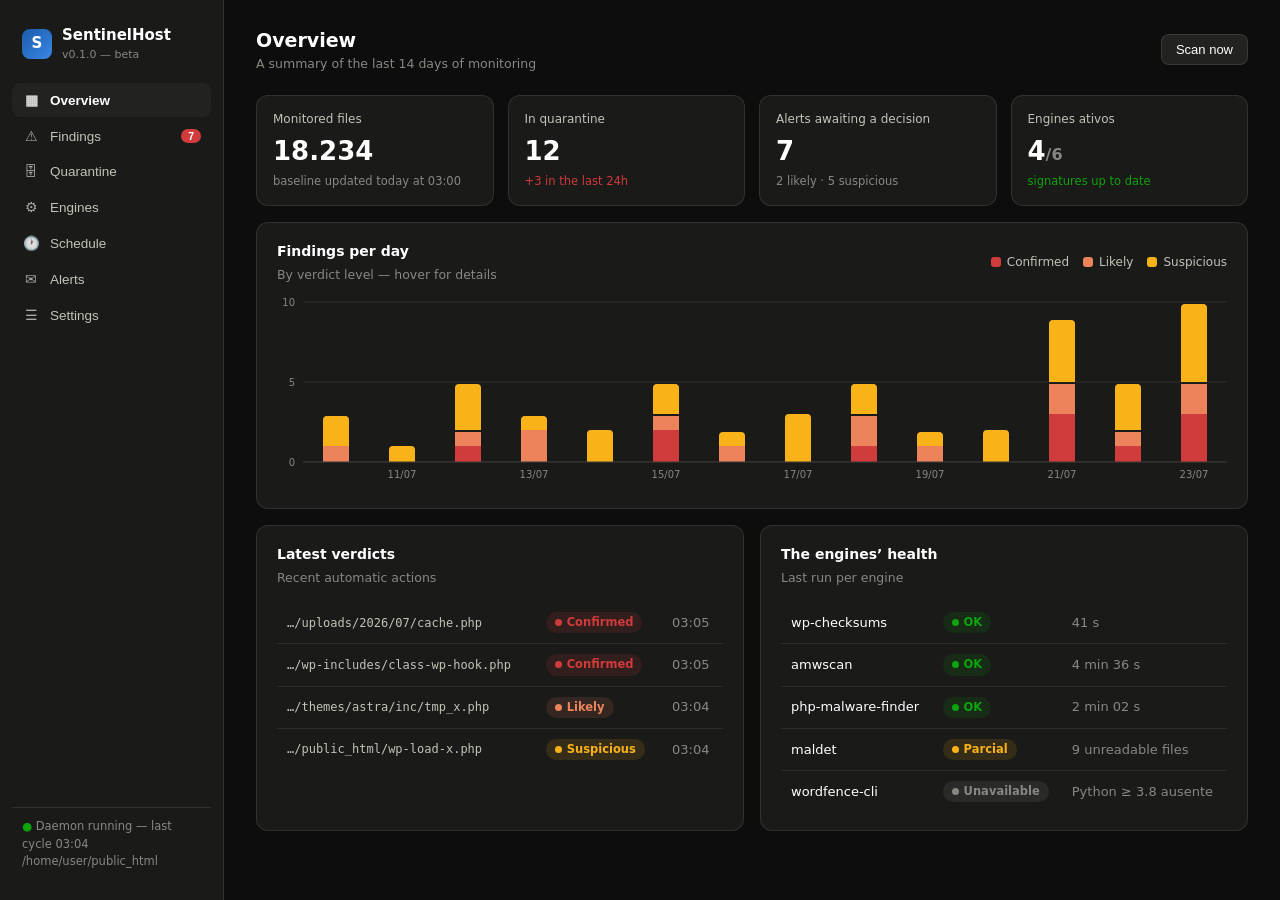
==== docs/panel-mockup.html @ 6643b4c9 "docs: translate the panel mockup to English and rename it to panel-mockup.html The mockup is the pan" ====
<!DOCTYPE html>
<html lang="en" data-theme="dark">
<head>
<meta charset="UTF-8">
<meta name="viewport" content="width=device-width, initial-scale=1.0">
<title>SentinelHost — Panel</title>
<style>
  :root[data-theme="dark"]{
    color-scheme: dark;
    --page:#0d0d0d; --surface:#1a1a19; --surface-2:#222221;
    --ink:#ffffff; --ink-2:#c3c2b7; --muted:#898781;
    --grid:#2c2c2a; --baseline:#383835; --ring:rgba(255,255,255,0.10);
    --accent:#3987e5;
    --st-good:#0ca30c; --st-warn:#fab219; --st-serious:#ec835a; --st-crit:#d03b3b;
  }
  *{box-sizing:border-box;margin:0;padding:0}
  body{font-family:system-ui,-apple-system,"Segoe UI",sans-serif;background:var(--page);color:var(--ink);font-size:14px;line-height:1.5}
  a{color:var(--accent);text-decoration:none}
  .app{display:grid;grid-template-columns:224px 1fr;min-height:100vh}

  /* ---------- sidebar ---------- */
  .side{background:var(--surface);border-right:1px solid var(--ring);padding:20px 12px;display:flex;flex-direction:column;gap:2px}
  .logo{display:flex;align-items:center;gap:10px;padding:4px 10px 18px}
  .logo-mark{width:30px;height:30px;border-radius:8px;background:linear-gradient(135deg,#1c5cab,#3987e5);display:grid;place-items:center;font-weight:700;font-size:15px}
  .logo b{font-size:15px}
  .logo small{display:block;color:var(--muted);font-size:11px;font-weight:400}
  .nav-btn{display:flex;align-items:center;gap:10px;width:100%;text-align:left;background:none;border:0;color:var(--ink-2);padding:9px 10px;border-radius:8px;font-size:13.5px;cursor:pointer}
  .nav-btn:hover{background:var(--surface-2)}
  .nav-btn.active{background:var(--surface-2);color:var(--ink);font-weight:600}
  .nav-btn .ico{width:18px;text-align:center;opacity:.85}
  .nav-btn .pill{margin-left:auto;background:var(--st-crit);color:#fff;font-size:10.5px;font-weight:700;border-radius:99px;padding:1px 7px}
  .side-foot{margin-top:auto;padding:10px;color:var(--muted);font-size:11.5px;border-top:1px solid var(--ring)}
  .side-foot .dot{color:var(--st-good)}

  /* ---------- main ---------- */
  main{padding:26px 32px;max-width:1120px}
  header.page{display:flex;align-items:center;gap:14px;margin-bottom:22px}
  header.page h1{font-size:19px;font-weight:650}
  header.page p{color:var(--muted);font-size:12.5px}
  .spacer{flex:1}
  .btn{background:var(--surface-2);border:1px solid var(--ring);color:var(--ink);padding:7px 14px;border-radius:8px;font-size:13px;cursor:pointer}
  .btn:hover{border-color:var(--muted)}
  .btn.primary{background:var(--accent);border-color:transparent;color:#fff;font-weight:600}
  .btn.danger{color:var(--st-crit)}
  .btn.sm{padding:4px 10px;font-size:12px}
  section.tab{display:none}
  section.tab.active{display:block}
  .card{background:var(--surface);border:1px solid var(--ring);border-radius:12px;padding:18px 20px;margin-bottom:16px}
  .card h2{font-size:14px;font-weight:650;margin-bottom:4px}
  .card .sub{color:var(--muted);font-size:12.5px;margin-bottom:14px}
  .grid-4{display:grid;grid-template-columns:repeat(4,1fr);gap:14px;margin-bottom:16px}
  .grid-2{display:grid;grid-template-columns:1fr 1fr;gap:16px}

  /* stat tiles */
  .tile{background:var(--surface);border:1px solid var(--ring);border-radius:12px;padding:14px 16px}
  .tile .lbl{color:var(--ink-2);font-size:12px;display:flex;align-items:center;gap:6px}
  .tile .val{font-size:26px;font-weight:650;margin-top:4px}
  .tile .delta{font-size:11.5px;color:var(--muted);margin-top:2px}
  .tile .delta.up{color:var(--st-good)}
  .tile .delta.bad{color:var(--st-crit)}

  /* badges */
  .badge{display:inline-flex;align-items:center;gap:5px;font-size:11.5px;font-weight:600;border-radius:99px;padding:2px 9px}
  .badge::before{content:"";width:7px;height:7px;border-radius:99px;background:currentColor}
  .b-crit{color:var(--st-crit);background:rgba(208,59,59,.12)}
  .b-serious{color:var(--st-serious);background:rgba(236,131,90,.12)}
  .b-warn{color:var(--st-warn);background:rgba(250,178,25,.12)}
  .b-good{color:var(--st-good);background:rgba(12,163,12,.12)}
  .b-muted{color:var(--muted);background:rgba(137,135,129,.15)}

  /* tables */
  table{width:100%;border-collapse:collapse;font-size:13px}
  th{color:var(--muted);font-weight:600;text-align:left;font-size:11.5px;text-transform:uppercase;letter-spacing:.04em;padding:8px 10px;border-bottom:1px solid var(--grid)}
  td{padding:10px;border-bottom:1px solid var(--grid);vertical-align:middle}
  tr:last-child td{border-bottom:0}
  tr.row:hover td{background:var(--surface-2)}
  td.path{font-family:ui-monospace,Menlo,Consolas,monospace;font-size:12px;color:var(--ink-2);max-width:340px;overflow:hidden;text-overflow:ellipsis;white-space:nowrap}
  .votes{display:flex;gap:4px;flex-wrap:wrap}
  .vote{font-size:10.5px;font-family:ui-monospace,monospace;background:var(--surface-2);border:1px solid var(--ring);border-radius:5px;padding:1px 6px;color:var(--ink-2)}
  .num{font-variant-numeric:tabular-nums}

  /* forms */
  label.f{display:block;font-size:12.5px;color:var(--ink-2);font-weight:600;margin:12px 0 5px}
  input[type=text],input[type=email],input[type=password],input[type=number],select,textarea{
    width:100%;background:var(--page);border:1px solid var(--ring);border-radius:8px;color:var(--ink);
    padding:8px 10px;font-size:13px;font-family:inherit}
  input:focus,select:focus,textarea:focus{outline:2px solid var(--accent);outline-offset:-1px}
  .row2{display:grid;grid-template-columns:1fr 1fr;gap:12px}
  .row3{display:grid;grid-template-columns:2fr 1fr 1fr;gap:12px}
  .hint{color:var(--muted);font-size:11.5px;margin-top:4px}
  .chks{display:flex;gap:16px;flex-wrap:wrap;margin-top:6px}
  .chks label{display:flex;align-items:center;gap:6px;font-size:13px;color:var(--ink-2);font-weight:400}

  /* toggle */
  .tgl{position:relative;width:36px;height:20px;flex:none}
  .tgl input{opacity:0;width:0;height:0}
  .tgl i{position:absolute;inset:0;background:var(--baseline);border-radius:99px;transition:.15s;cursor:pointer}
  .tgl i::after{content:"";position:absolute;left:2px;top:2px;width:16px;height:16px;border-radius:99px;background:#fff;transition:.15s}
  .tgl input:checked + i{background:var(--st-good)}
  .tgl input:checked + i::after{left:18px}

  /* engine cards */
  .eng{display:flex;gap:14px;align-items:flex-start;border:1px solid var(--ring);border-radius:12px;padding:14px 16px;background:var(--surface);margin-bottom:12px}
  .eng .eico{width:38px;height:38px;border-radius:9px;background:var(--surface-2);display:grid;place-items:center;font-size:17px;flex:none}
  .eng h3{font-size:13.5px}
  .eng .meta{color:var(--muted);font-size:11.5px;margin-top:2px}
  .eng .weight{display:flex;align-items:center;gap:8px;margin-left:auto;flex:none}
  .eng .weight input{width:64px}

  /* chart */
  .viz-root{--surface-1:var(--surface)}
  .chart-head{display:flex;align-items:center;margin-bottom:10px}
  .legend{display:flex;gap:14px;margin-left:auto;font-size:12px;color:var(--ink-2)}
  .legend span{display:flex;align-items:center;gap:6px}
  .legend i{width:10px;height:10px;border-radius:3px;display:inline-block}
  .tooltip{position:fixed;pointer-events:none;background:var(--surface-2);border:1px solid var(--ring);border-radius:8px;padding:8px 10px;font-size:12px;box-shadow:0 4px 14px rgba(0,0,0,.4);display:none;z-index:10;min-width:150px}
  .tooltip b{font-size:12px}
  .tooltip .tr{display:flex;gap:8px;align-items:center;margin-top:3px;color:var(--ink-2)}
  .tooltip .tr i{width:8px;height:8px;border-radius:2px}
  .tooltip .tr .num{margin-left:auto;color:var(--ink)}

  .toast{position:fixed;bottom:22px;right:22px;background:var(--surface-2);border:1px solid var(--ring);border-left:3px solid var(--st-good);border-radius:10px;padding:12px 16px;font-size:13px;display:none;box-shadow:0 6px 20px rgba(0,0,0,.45);z-index:20}
  .mono{font-family:ui-monospace,Menlo,Consolas,monospace;font-size:12px}
  .sep{border:0;border-top:1px solid var(--grid);margin:16px 0}
  .slider-row{display:grid;grid-template-columns:150px 1fr 52px;gap:12px;align-items:center;margin:10px 0}
  .slider-row .sl-lbl{font-size:12.5px;color:var(--ink-2)}
  input[type=range]{accent-color:var(--accent);width:100%}
</style>
</head>
<body>
<div class="app">

  <!-- ============ SIDEBAR ============ -->
  <aside class="side">
    <div class="logo">
      <div class="logo-mark">S</div>
      <div><b>SentinelHost</b><small>v0.1.0 — beta</small></div>
    </div>
    <button class="nav-btn active" data-tab="dash"><span class="ico">▦</span> Overview</button>
    <button class="nav-btn" data-tab="findings"><span class="ico">⚠</span> Findings <span class="pill">7</span></button>
    <button class="nav-btn" data-tab="quarantine"><span class="ico">🗄</span> Quarantine</button>
    <button class="nav-btn" data-tab="engines"><span class="ico">⚙</span> Engines</button>
    <button class="nav-btn" data-tab="schedule"><span class="ico">🕐</span> Schedule</button>
    <button class="nav-btn" data-tab="alerts"><span class="ico">✉</span> Alerts</button>
    <button class="nav-btn" data-tab="settings"><span class="ico">☰</span> Settings</button>
    <div class="side-foot"><span class="dot">●</span> Daemon running — last cycle 03:04<br>/home/user/public_html</div>
  </aside>

  <main>

  <!-- ============ OVERVIEW ============ -->
  <section class="tab active" id="tab-dash">
    <header class="page">
      <div><h1>Overview</h1><p>A summary of the last 14 days of monitoring</p></div>
      <div class="spacer"></div>
      <button class="btn" onclick="toast('A full scan is scheduled to start in a moment.')">Scan now</button>
    </header>

    <div class="grid-4">
      <div class="tile"><div class="lbl">Monitored files</div><div class="val num">18.234</div><div class="delta">baseline updated today at 03:00</div></div>
      <div class="tile"><div class="lbl">In quarantine</div><div class="val num">12</div><div class="delta bad">+3 in the last 24h</div></div>
      <div class="tile"><div class="lbl">Alerts awaiting a decision</div><div class="val num">7</div><div class="delta">2 likely · 5 suspicious</div></div>
      <div class="tile"><div class="lbl">Engines ativos</div><div class="val num">4<span style="color:var(--muted);font-size:16px">/6</span></div><div class="delta up">signatures up to date</div></div>
    </div>

    <div class="card viz-root">
      <div class="chart-head">
        <div><h2>Findings per day</h2><div class="sub" style="margin:0">By verdict level — hover for details</div></div>
        <div class="legend">
          <span><i style="background:var(--st-crit)"></i> Confirmed</span>
          <span><i style="background:var(--st-serious)"></i> Likely</span>
          <span><i style="background:var(--st-warn)"></i> Suspicious</span>
        </div>
      </div>
      <svg id="chart" width="100%" height="190" role="img" aria-label="A stacked bar chart of findings per day over the last 14 days"></svg>
    </div>

    <div class="grid-2">
      <div class="card">
        <h2>Latest verdicts</h2><div class="sub">Recent automatic actions</div>
        <table>
          <tr class="row"><td class="path">…/uploads/2026/07/cache.php</td><td><span class="badge b-crit">Confirmed</span></td><td class="num" style="color:var(--muted)">03:05</td></tr>
          <tr class="row"><td class="path">…/wp-includes/class-wp-hook.php</td><td><span class="badge b-crit">Confirmed</span></td><td class="num" style="color:var(--muted)">03:05</td></tr>
          <tr class="row"><td class="path">…/themes/astra/inc/tmp_x.php</td><td><span class="badge b-serious">Likely</span></td><td class="num" style="color:var(--muted)">03:04</td></tr>
          <tr class="row"><td class="path">…/public_html/wp-load-x.php</td><td><span class="badge b-warn">Suspicious</span></td><td class="num" style="color:var(--muted)">03:04</td></tr>
        </table>
      </div>
      <div class="card">
        <h2>The engines’ health</h2><div class="sub">Last run per engine</div>
        <table>
          <tr class="row"><td>wp-checksums</td><td><span class="badge b-good">OK</span></td><td class="num" style="color:var(--muted)">41 s</td></tr>
          <tr class="row"><td>amwscan</td><td><span class="badge b-good">OK</span></td><td class="num" style="color:var(--muted)">4 min 36 s</td></tr>
          <tr class="row"><td>php-malware-finder</td><td><span class="badge b-good">OK</span></td><td class="num" style="color:var(--muted)">2 min 02 s</td></tr>
          <tr class="row"><td>maldet</td><td><span class="badge b-warn">Parcial</span></td><td class="num" style="color:var(--muted)">9 unreadable files</td></tr>
          <tr class="row"><td>wordfence-cli</td><td><span class="badge b-muted">Unavailable</span></td><td class="num" style="color:var(--muted)">Python ≥ 3.8 ausente</td></tr>
        </table>
      </div>
    </div>
  </section>

  <!-- ============ ACHADOS ============ -->
  <section class="tab" id="tab-findings">
    <header class="page">
      <div><h1>Findings</h1><p>Files flagged by the engines, awaiting your decision or already handled</p></div>
      <div class="spacer"></div>
      <select style="width:170px"><option>All levels</option><option>Confirmed</option><option>Likely</option><option>Suspicious</option></select>
    </header>
    <div class="card">
      <table>
        <thead><tr><th>File</th><th>Verdict</th><th>Score</th><th>The engines’ votes</th><th>Actions</th></tr></thead>
        <tr class="row">
          <td class="path" title="/home/user/public_html/wp-content/uploads/2026/07/cache.php">…/uploads/2026/07/cache.php</td>
          <td><span class="badge b-crit">Confirmed</span></td><td class="num">0,93</td>
          <td><div class="votes"><span class="vote">maldet</span><span class="vote">pmf</span><span class="vote">wp-checksums</span></div></td>
          <td><span class="badge b-muted">In quarantine</span></td>
        </tr>
        <tr class="row">
          <td class="path">…/themes/astra/inc/tmp_x.php</td>
          <td><span class="badge b-serious">Likely</span></td><td class="num">0,74</td>
          <td><div class="votes"><span class="vote">pmf</span><span class="vote">amwscan</span></div></td>
          <td><button class="btn sm" onclick="toast('The file was moved into the quarantine.')">Quarantine</button>
              <button class="btn sm" onclick="toast('The file was added to the whitelist.')">Ignore</button></td>
        </tr>
        <tr class="row">
          <td class="path">…/public_html/wp-load-x.php</td>
          <td><span class="badge b-serious">Likely</span></td><td class="num">0,68</td>
          <td><div class="votes"><span class="vote">amwscan</span><span class="vote">maldet</span></div></td>
          <td><button class="btn sm" onclick="toast('The file was moved into the quarantine.')">Quarantine</button>
              <button class="btn sm" onclick="toast('The file was added to the whitelist.')">Ignore</button></td>
        </tr>
        <tr class="row">
          <td class="path">…/uploads/gravity_forms/export.php</td>
          <td><span class="badge b-warn">Suspicious</span></td><td class="num">0,41</td>
          <td><div class="votes"><span class="vote">amwscan</span></div></td>
          <td><button class="btn sm" onclick="toast('The file was moved into the quarantine.')">Quarantine</button>
              <button class="btn sm" onclick="toast('The file was added to the whitelist.')">Ignore</button></td>
        </tr>
        <tr class="row">
          <td class="path">…/cgi-bin/.well-known/x.php</td>
          <td><span class="badge b-warn">Suspicious</span></td><td class="num">0,38</td>
          <td><div class="votes"><span class="vote">pmf</span></div></td>
          <td><button class="btn sm" onclick="toast('The file was moved into the quarantine.')">Quarantine</button>
              <button class="btn sm" onclick="toast('The file was added to the whitelist.')">Ignore</button></td>
        </tr>
      </table>
      <p class="hint" style="margin-top:10px">Click a row to see the detected snippet, the hashes and the file history. Votes: <span class="mono">pmf</span> = php-malware-finder.</p>
    </div>
  </section>

  <!-- ============ QUARENTENA ============ -->
  <section class="tab" id="tab-quarantine">
    <header class="page">
      <div><h1>Quarantine</h1><p>Neutralized files (moved and blocked) — restorable at any time</p></div>
      <div class="spacer"></div>
      <button class="btn danger" onclick="toast('Items older than 30 days were purged.')">Purge old ones</button>
    </header>
    <div class="card">
      <table>
        <thead><tr><th>Original file</th><th>Quarantined at</th><th>Motivo</th><th>SHA-256</th><th>Actions</th></tr></thead>
        <tr class="row"><td class="path">…/uploads/2026/07/cache.php</td><td class="num">23/07 03:05</td><td><span class="badge b-crit">Webshell</span></td><td class="mono">e3b0c4…b855</td>
          <td><button class="btn sm" onclick="toast('The file was restored to its original location.')">Restore</button> <button class="btn sm danger" onclick="toast('The file was deleted permanently.')">Delete</button></td></tr>
        <tr class="row"><td class="path">…/wp-includes/class-wp-hook.php</td><td class="num">23/07 03:05</td><td><span class="badge b-crit">Tampered core</span></td><td class="mono">a1f39c…07d2</td>
          <td><button class="btn sm" onclick="toast('The file was restored to its original location.')">Restore</button> <button class="btn sm danger" onclick="toast('The file was deleted permanently.')">Delete</button></td></tr>
        <tr class="row"><td class="path">…/uploads/sm3rt.php</td><td class="num">21/07 14:12</td><td><span class="badge b-crit">Spam injection</span></td><td class="mono">77bd01…9cc4</td>
          <td><button class="btn sm" onclick="toast('The file was restored to its original location.')">Restore</button> <button class="btn sm danger" onclick="toast('The file was deleted permanently.')">Delete</button></td></tr>
      </table>
      <p class="hint" style="margin-top:10px">When quarantining a WordPress core file, SentinelHost offers to restore the clean official version downloaded from WordPress.org.</p>
    </div>
  </section>

  <!-- ============ ENGINES ============ -->
  <section class="tab" id="tab-engines">
    <header class="page">
      <div><h1>Engines</h1><p>The open source detection engines SentinelHost orchestrates</p></div>
      <div class="spacer"></div>
      <button class="btn" onclick="toast('The signatures of every engine were updated.')">Update the signatures</button>
    </header>

    <div class="eng"><div class="eico">🧬</div>
      <div><h3>wp-checksums <span class="badge b-good" style="margin-left:6px">Active</span></h3>
        <div class="meta">Integrity through the official WordPress.org checksums · native · the maximum weight in the consensus</div></div>
      <div class="weight"><span class="hint">Peso</span><input type="number" value="1.5" step="0.1" min="0" max="2"><label class="tgl"><input type="checkbox" checked><i></i></label></div>
    </div>
    <div class="eng"><div class="eico">🔎</div>
      <div><h3>php-malware-finder <span class="badge b-good" style="margin-left:6px">Active</span></h3>
        <div class="meta">YARA rules (NBS System) · v0.9.2 · signatures from 2026-07-20 · GPL — run through the CLI</div></div>
      <div class="weight"><span class="hint">Peso</span><input type="number" value="0.8" step="0.1" min="0" max="2"><label class="tgl"><input type="checkbox" checked><i></i></label></div>
    </div>
    <div class="eng"><div class="eico">🐘</div>
      <div><h3>AMWScan <span class="badge b-good" style="margin-left:6px">Active</span></h3>
        <div class="meta">A pure-PHP scanner · v0.15.1 · it runs on any hosting with a PHP CLI ≥ 7.1</div></div>
      <div class="weight"><span class="hint">Peso</span><input type="number" value="0.8" step="0.1" min="0" max="2"><label class="tgl"><input type="checkbox" checked><i></i></label></div>
    </div>
    <div class="eng"><div class="eico">🛡</div>
      <div><h3>maldet (Linux Malware Detect) <span class="badge b-warn" style="margin-left:6px">Parcial</span></h3>
        <div class="meta">Mature hex/MD5 signatures · v1.6.5 · running without root — the inotify monitor is unavailable</div></div>
      <div class="weight"><span class="hint">Peso</span><input type="number" value="1.0" step="0.1" min="0" max="2"><label class="tgl"><input type="checkbox" checked><i></i></label></div>
    </div>
    <div class="eng"><div class="eico">🐍</div>
      <div><h3>Wordfence CLI <span class="badge b-muted" style="margin-left:6px">Unavailable</span></h3>
        <div class="meta">It needs Python ≥ 3.8 (found 3.6) · strong on WordPress · <a href="#">how to enable it</a></div></div>
      <div class="weight"><span class="hint">Peso</span><input type="number" value="1.0" step="0.1" min="0" max="2" disabled><label class="tgl"><input type="checkbox" disabled><i></i></label></div>
    </div>
    <div class="eng"><div class="eico">🦠</div>
      <div><h3>ClamAV <span class="badge b-muted" style="margin-left:6px">Unavailable</span></h3>
        <div class="meta">The clamscan binary was not found in the environment · opportunistic when present</div></div>
      <div class="weight"><span class="hint">Peso</span><input type="number" value="0.6" step="0.1" min="0" max="2" disabled><label class="tgl"><input type="checkbox" disabled><i></i></label></div>
    </div>
  </section>

  <!-- ============ AGENDAMENTO ============ -->
  <section class="tab" id="tab-schedule">
    <header class="page">
      <div><h1>Schedule and resources</h1><p>When to scan and how much of the server to use — designed for shared hosting</p></div>
      <div class="spacer"></div>
      <button class="btn primary" onclick="toast('The schedule was saved.')">Save</button>
    </header>
    <div class="grid-2">
      <div class="card">
        <h2>Scan cycles</h2><div class="sub">Incremental scans read only what changed since the last cycle</div>
        <label class="f">Incremental scan (modified files)</label>
        <select><option>Every 30 minutes</option><option selected>Every 1 hour</option><option>Every 6 hours</option></select>
        <label class="f">Full scan (every file)</label>
        <select><option>Daily at 03:00</option><option selected>Weekly — Sunday 03:00</option><option>Quinzenalmente</option></select>
        <label class="f">Execution mode</label>
        <select><option selected>Daemon (continuous monitoring + inotify when available)</option><option>Cron only (hosting that kills long processes)</option></select>
        <p class="hint">In cron mode, SentinelHost produces the line ready to paste into the cPanel cron.</p>
      </div>
      <div class="card">
        <h2>Resource limits</h2><div class="sub">It keeps the account from being suspended for CPU abuse on the hosting</div>
        <label class="f">CPU priority (nice)</label>
        <select><option selected>Minimum (nice 19 — recommended)</option><option>Low (nice 10)</option><option>Normal</option></select>
        <label class="f">Pause between batches of files</label>
        <select><option>Nenhuma</option><option selected>250 ms every 100 files</option><option>1 s every 100 files</option></select>
        <div class="row2">
          <div><label class="f">Max size per file</label><input type="number" value="10"><p class="hint">MB — above that, a hash check only</p></div>
          <div><label class="f">Max time per engine</label><input type="number" value="20"><p class="hint">minutes — after that it becomes “partial”</p></div>
        </div>
        <label class="f">Ignored directories</label>
        <textarea rows="3" class="mono">wp-content/cache/
wp-content/backups/
.git/</textarea>
      </div>
    </div>
  </section>

  <!-- ============ ALERTAS ============ -->
  <section class="tab" id="tab-alerts">
    <header class="page">
      <div><h1>Alerts</h1><p>How and when SentinelHost tells you</p></div>
      <div class="spacer"></div>
      <button class="btn primary" onclick="toast('The alert settings were saved.')">Save</button>
    </header>

    <div class="card">
      <div style="display:flex;align-items:center;gap:10px"><h2 style="margin:0">E-mail alerts</h2><label class="tgl"><input type="checkbox" checked><i></i></label></div>
      <div class="sub" style="margin-top:4px">Sent through the hosting’s own SMTP or through an external server</div>
      <div class="row2">
        <div>
          <label class="f">Recipients</label>
          <input type="text" value="owner@example.test" placeholder="comma-separated">
          <label class="f">Send an immediate alert for</label>
          <div class="chks">
            <label><input type="checkbox" checked> Confirmed (automatic quarantine)</label>
            <label><input type="checkbox" checked> Likely</label>
            <label><input type="checkbox"> Suspicious</label>
            <label><input type="checkbox" checked> Engine failure</label>
          </div>
          <label class="f">Periodic summary (the digest)</label>
          <select><option>Disabled</option><option selected>Daily at 08:00</option><option>Weekly — Monday 08:00</option></select>
          <p class="hint">The digest consolidates suspicious findings and statistics even with no critical incidents.</p>
        </div>
        <div>
          <label class="f">SMTP server</label>
          <div class="row3">
            <input type="text" value="smtp.hostgator.com.br" placeholder="host">
            <input type="number" value="587" placeholder="port">
            <select><option selected>STARTTLS</option><option>SSL/TLS</option><option>Nenhum</option></select>
          </div>
          <div class="row2">
            <div><label class="f">Username</label><input type="text" value="alertas@meusite.com.br"></div>
            <div><label class="f">Password</label><input type="password" value="••••••••••"></div>
          </div>
          <label class="f">Remetente (From)</label>
          <input type="email" value="SentinelHost <alertas@meusite.com.br>">
          <div style="margin-top:12px"><button class="btn sm" onclick="toast('A test e-mail was sent to owner@example.test.')">Send a test e-mail</button></div>
        </div>
      </div>
    </div>

    <div class="card">
      <div style="display:flex;align-items:center;gap:10px"><h2 style="margin:0">Webhooks</h2><label class="tgl"><input type="checkbox" checked><i></i></label></div>
      <div class="sub" style="margin-top:4px">A signed JSON POST (HMAC-SHA256) on every event — integrate with Slack, Discord, n8n or your own systems</div>
      <table>
        <thead><tr><th>URL</th><th>Events</th><th>Last send</th><th></th></tr></thead>
        <tr class="row"><td class="mono" style="max-width:300px;overflow:hidden;text-overflow:ellipsis">https://hooks.slack.com/services/T0…/B0…</td>
          <td><div class="votes"><span class="vote">verdict.confirmed</span><span class="vote">verdict.likely</span></div></td>
          <td><span class="badge b-good">200 · 03:05</span></td>
          <td><button class="btn sm" onclick="toast('The test event was sent — a 200 OK response.')">Test</button> <button class="btn sm danger">Remove</button></td></tr>
        <tr class="row"><td class="mono" style="max-width:300px;overflow:hidden;text-overflow:ellipsis">https://n8n.mysite.com/webhook/sentinel</td>
          <td><div class="votes"><span class="vote">*</span></div></td>
          <td><span class="badge b-warn">timeout · 02:00 · retry 2/5</span></td>
          <td><button class="btn sm" onclick="toast('The test event was sent — waiting for a response…')">Test</button> <button class="btn sm danger">Remove</button></td></tr>
      </table>
      <hr class="sep">
      <div class="row3">
        <div><label class="f" style="margin-top:0">Nova URL</label><input type="text" placeholder="https://…"></div>
        <div><label class="f" style="margin-top:0">Events</label>
          <select multiple size="3"><option selected>verdict.confirmed</option><option>verdict.likely</option><option>verdict.suspicious</option><option>quarantine.action</option><option>scan.completed</option><option>engine.failed</option></select></div>
        <div><label class="f" style="margin-top:0">HMAC secret</label><input type="text" placeholder="generated automatically"><div style="margin-top:8px"><button class="btn sm" onclick="toast('The webhook was added.')">Add</button></div></div>
      </div>
      <p class="hint" style="margin-top:10px">Header <span class="mono">X-Sentinel-Signature</span> on every delivery. Retries with exponential backoff (5 attempts).</p>
    </div>

    <div class="card">
      <div style="display:flex;align-items:center;gap:10px"><h2 style="margin:0">Telegram</h2><label class="tgl"><input type="checkbox"><i></i></label></div>
      <div class="sub" style="margin-top:4px">Instant alerts through a bot — optional</div>
      <div class="row2">
        <div><label class="f" style="margin-top:0">Bot token</label><input type="text" placeholder="123456:ABC-…"></div>
        <div><label class="f" style="margin-top:0">Chat ID</label><input type="text" placeholder="-100123456789"></div>
      </div>
    </div>
  </section>

  <!-- ============ SETTINGS ============ -->
  <section class="tab" id="tab-settings">
    <header class="page">
      <div><h1>Settings</h1><p>Verdicts, quarantine and whitelist</p></div>
      <div class="spacer"></div>
      <button class="btn primary" onclick="toast('The settings were saved.')">Save</button>
    </header>
    <div class="grid-2">
      <div class="card">
        <h2>The verdict engine</h2><div class="sub">The score thresholds of the consensus across engines</div>
        <div class="slider-row"><span class="sl-lbl">Confirmed ≥</span><input type="range" min="50" max="100" value="90" oninput="this.nextElementSibling.textContent=(this.value/100).toFixed(2)"><b class="num">0.90</b></div>
        <div class="slider-row"><span class="sl-lbl">Likely ≥</span><input type="range" min="30" max="90" value="60" oninput="this.nextElementSibling.textContent=(this.value/100).toFixed(2)"><b class="num">0.60</b></div>
        <div class="slider-row"><span class="sl-lbl">Suspicious ≥</span><input type="range" min="10" max="60" value="30" oninput="this.nextElementSibling.textContent=(this.value/100).toFixed(2)"><b class="num">0.30</b></div>
        <label class="f">Action for “Confirmed”</label>
        <select><option selected>Automatic quarantine + alert</option><option>Alert only (observation mode)</option></select>
        <p class="hint">For the first 7 days we recommend observation mode, to calibrate the false positives on your site.</p>
      </div>
      <div class="card">
        <h2>Quarantine e whitelist</h2><div class="sub">Safety and reversibility</div>
        <label class="f">Retention in the quarantine before the purge</label>
        <select><option>7 days</option><option selected>30 days</option><option>90 days</option><option>Never purge automatically</option></select>
        <label class="f">Whitelist (never quarantine)</label>
        <textarea rows="4" class="mono">wp-content/plugins/meu-plugin-proprio/
wp-config.php</textarea>
        <p class="hint">Files identical to the official WordPress.org checksums are never quarantined, regardless of the votes.</p>
        <hr class="sep">
        <label class="f" style="margin-top:0">Panel access</label>
        <div class="chks">
          <label><input type="checkbox" checked> Require a password</label>
          <label><input type="checkbox" checked> localhost only / SSH tunnel</label>
        </div>
      </div>
    </div>
  </section>

  </main>
</div>

<div class="tooltip" id="tip"></div>
<div class="toast" id="toast"></div>

<script>
// ---------- navigation ----------
document.querySelectorAll('.nav-btn').forEach(b=>{
  b.addEventListener('click',()=>{
    document.querySelectorAll('.nav-btn').forEach(x=>x.classList.remove('active'));
    document.querySelectorAll('.tab').forEach(x=>x.classList.remove('active'));
    b.classList.add('active');
    document.getElementById('tab-'+b.dataset.tab).classList.add('active');
  });
});

// ---------- toast ----------
let toastT;
function toast(msg){
  const t=document.getElementById('toast');
  t.textContent=msg; t.style.display='block';
  clearTimeout(toastT); toastT=setTimeout(()=>t.style.display='none',3200);
}

// ---------- chart: stacked bars (14 days, 3 levels) ----------
const days=['10/07','11/07','12/07','13/07','14/07','15/07','16/07','17/07','18/07','19/07','20/07','21/07','22/07','23/07'];
const data={ confirmado:[0,0,1,0,0,2,0,0,1,0,0,3,1,3],
             provavel:  [1,0,1,2,0,1,1,0,2,1,0,2,1,2],
             suspeito:  [2,1,3,1,2,2,1,3,2,1,2,4,3,5] };
const cs=getComputedStyle(document.documentElement);
const series=[
  {k:'confirmado',lbl:'Confirmed',c:cs.getPropertyValue('--st-crit').trim()},
  {k:'provavel',  lbl:'Likely',  c:cs.getPropertyValue('--st-serious').trim()},
  {k:'suspeito',  lbl:'Suspicious',  c:cs.getPropertyValue('--st-warn').trim()}
];
function drawChart(){
  const svg=document.getElementById('chart');
  const W=svg.clientWidth||900, H=190, padL=26, padB=22, padT=8;
  svg.setAttribute('viewBox',`0 0 ${W} ${H}`);
  const maxTot=Math.max(...days.map((_,i)=>series.reduce((s,x)=>s+data[x.k][i],0)));
  const yMax=Math.ceil(maxTot/2)*2||2;
  const plotH=H-padB-padT, plotW=W-padL;
  const slot=plotW/days.length, barW=Math.min(26,slot*0.55);
  let g='';
  // gridlines + eixo y
  for(let v=0;v<=yMax;v+=yMax/2){
    const y=padT+plotH-(v/yMax)*plotH;
    g+=`<line x1="${padL}" y1="${y}" x2="${W}" y2="${y}" stroke="${cs.getPropertyValue('--grid').trim()}" stroke-width="1"/>`;
    g+=`<text x="${padL-8}" y="${y+4}" text-anchor="end" font-size="10" fill="${cs.getPropertyValue('--muted').trim()}">${v}</text>`;
  }
  // barras
  days.forEach((d,i)=>{
    const x=padL+i*slot+(slot-barW)/2;
    let y=padT+plotH, segs='', drawn=0;
    series.forEach((s,si)=>{
      const v=data[s.k][i]; if(!v) return;
      const segH=(v/yMax)*plotH;
      y-=segH;
      const gap=drawn>0?2:0;                                  // 2px of gap between stacked segments
      const isTop=series.slice(si+1).every(s2=>!data[s2.k][i]);
      const r=isTop?Math.min(4,segH-gap):0;                   // round the top only at the end of the stack
      const bot=y+segH;
      segs+=`<path d="M${x} ${bot} L${x} ${y+gap+r} Q${x} ${y+gap} ${x+r} ${y+gap} L${x+barW-r} ${y+gap} Q${x+barW} ${y+gap} ${x+barW} ${y+gap+r} L${x+barW} ${bot} Z" fill="${s.c}"/>`;
      drawn++;
    });
    g+=`<g class="bar" data-i="${i}">${segs}<rect x="${padL+i*slot}" y="${padT}" width="${slot}" height="${plotH}" fill="transparent"/></g>`;
    if(i%2===1||days.length<=8) g+=`<text x="${x+barW/2}" y="${H-6}" text-anchor="middle" font-size="10" fill="${cs.getPropertyValue('--muted').trim()}">${d}</text>`;
  });
  // linha de base
  g+=`<line x1="${padL}" y1="${padT+plotH}" x2="${W}" y2="${padT+plotH}" stroke="${cs.getPropertyValue('--baseline').trim()}" stroke-width="1"/>`;
  svg.innerHTML=g;
  // tooltip por barra
  const tip=document.getElementById('tip');
  svg.querySelectorAll('g.bar').forEach(bar=>{
    bar.addEventListener('mousemove',e=>{
      const i=+bar.dataset.i;
      tip.innerHTML=`<b>${days[i]}</b>`+series.map(s=>
        `<div class="tr"><i style="background:${s.c}"></i>${s.lbl}<span class="num">${data[s.k][i]}</span></div>`).join('');
      tip.style.display='block';
      tip.style.left=Math.min(e.clientX+14,innerWidth-180)+'px';
      tip.style.top=(e.clientY+14)+'px';
    });
    bar.addEventListener('mouseleave',()=>tip.style.display='none');
  });
}
drawChart();
addEventListener('resize',drawChart);
</script>
</body>
</html>
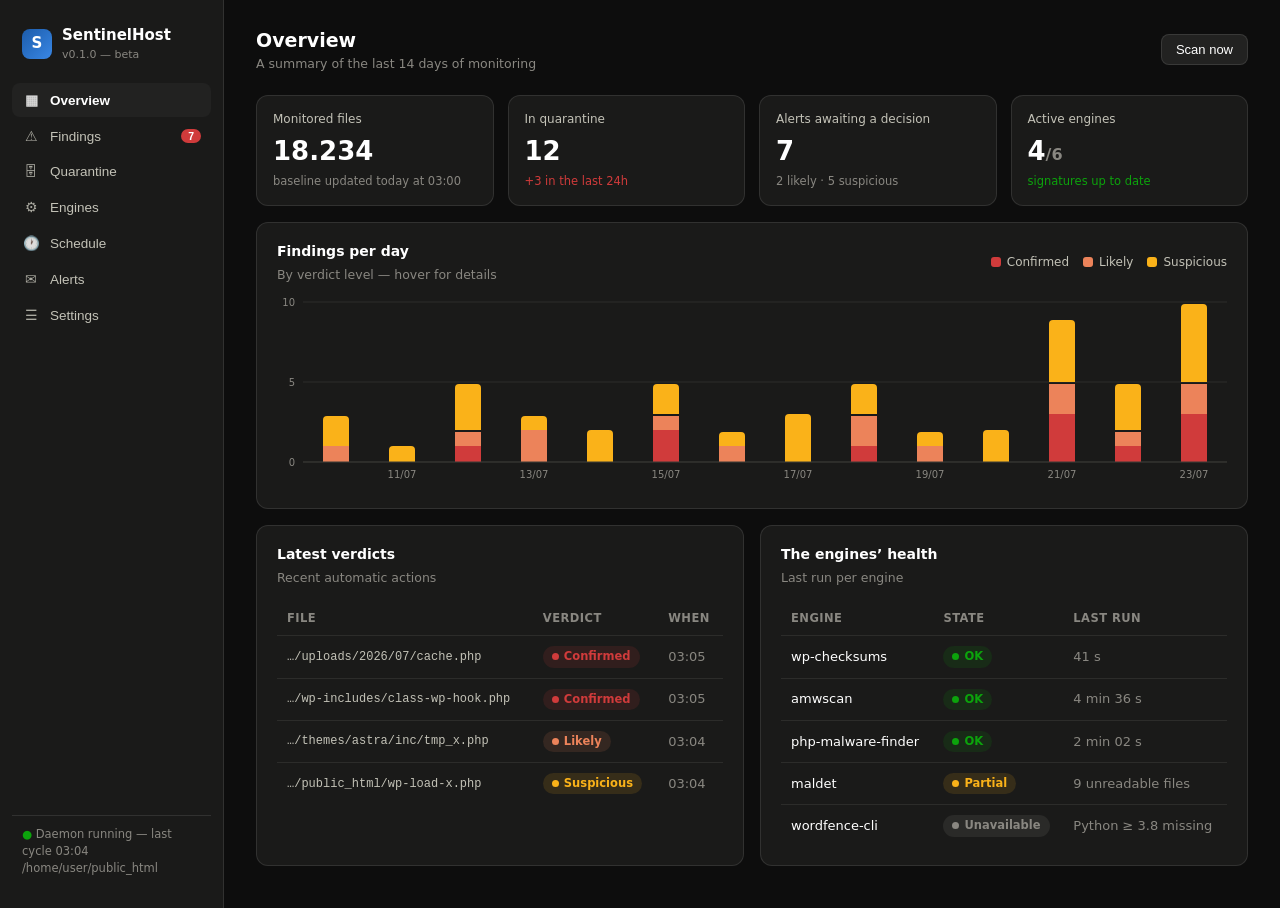
==== commit 6a4854b2: "feat(alerts): shape the webhook body for Slack and Discord (US4) US4 promised integration with Slack" ====
--- a/docs/panel-mockup.html
+++ b/docs/panel-mockup.html
@@ -160,7 +160,7 @@
       <div class="tile"><div class="lbl">Monitored files</div><div class="val num">18.234</div><div class="delta">baseline updated today at 03:00</div></div>
       <div class="tile"><div class="lbl">In quarantine</div><div class="val num">12</div><div class="delta bad">+3 in the last 24h</div></div>
       <div class="tile"><div class="lbl">Alerts awaiting a decision</div><div class="val num">7</div><div class="delta">2 likely · 5 suspicious</div></div>
-      <div class="tile"><div class="lbl">Engines ativos</div><div class="val num">4<span style="color:var(--muted);font-size:16px">/6</span></div><div class="delta up">signatures up to date</div></div>
+      <div class="tile"><div class="lbl">Active engines</div><div class="val num">4<span style="color:var(--muted);font-size:16px">/6</span></div><div class="delta up">signatures up to date</div></div>
     </div>
 
     <div class="card viz-root">
@@ -179,6 +179,7 @@
       <div class="card">
         <h2>Latest verdicts</h2><div class="sub">Recent automatic actions</div>
         <table>
+          <thead><tr><th scope="col">File</th><th scope="col">Verdict</th><th scope="col">When</th></tr></thead>
           <tr class="row"><td class="path">…/uploads/2026/07/cache.php</td><td><span class="badge b-crit">Confirmed</span></td><td class="num" style="color:var(--muted)">03:05</td></tr>
           <tr class="row"><td class="path">…/wp-includes/class-wp-hook.php</td><td><span class="badge b-crit">Confirmed</span></td><td class="num" style="color:var(--muted)">03:05</td></tr>
           <tr class="row"><td class="path">…/themes/astra/inc/tmp_x.php</td><td><span class="badge b-serious">Likely</span></td><td class="num" style="color:var(--muted)">03:04</td></tr>
@@ -188,22 +189,23 @@
       <div class="card">
         <h2>The engines’ health</h2><div class="sub">Last run per engine</div>
         <table>
+          <thead><tr><th scope="col">Engine</th><th scope="col">State</th><th scope="col">Last run</th></tr></thead>
           <tr class="row"><td>wp-checksums</td><td><span class="badge b-good">OK</span></td><td class="num" style="color:var(--muted)">41 s</td></tr>
           <tr class="row"><td>amwscan</td><td><span class="badge b-good">OK</span></td><td class="num" style="color:var(--muted)">4 min 36 s</td></tr>
           <tr class="row"><td>php-malware-finder</td><td><span class="badge b-good">OK</span></td><td class="num" style="color:var(--muted)">2 min 02 s</td></tr>
-          <tr class="row"><td>maldet</td><td><span class="badge b-warn">Parcial</span></td><td class="num" style="color:var(--muted)">9 unreadable files</td></tr>
-          <tr class="row"><td>wordfence-cli</td><td><span class="badge b-muted">Unavailable</span></td><td class="num" style="color:var(--muted)">Python ≥ 3.8 ausente</td></tr>
+          <tr class="row"><td>maldet</td><td><span class="badge b-warn">Partial</span></td><td class="num" style="color:var(--muted)">9 unreadable files</td></tr>
+          <tr class="row"><td>wordfence-cli</td><td><span class="badge b-muted">Unavailable</span></td><td class="num" style="color:var(--muted)">Python ≥ 3.8 missing</td></tr>
         </table>
       </div>
     </div>
   </section>
 
-  <!-- ============ ACHADOS ============ -->
+  <!-- ============ FINDINGS ============ -->
   <section class="tab" id="tab-findings">
     <header class="page">
       <div><h1>Findings</h1><p>Files flagged by the engines, awaiting your decision or already handled</p></div>
       <div class="spacer"></div>
-      <select style="width:170px"><option>All levels</option><option>Confirmed</option><option>Likely</option><option>Suspicious</option></select>
+      <select style="width:170px" aria-label="Filter by verdict level"><option>All levels</option><option>Confirmed</option><option>Likely</option><option>Suspicious</option></select>
     </header>
     <div class="card">
       <table>
@@ -247,7 +249,7 @@
     </div>
   </section>
 
-  <!-- ============ QUARENTENA ============ -->
+  <!-- ============ QUARANTINE ============ -->
   <section class="tab" id="tab-quarantine">
     <header class="page">
       <div><h1>Quarantine</h1><p>Neutralized files (moved and blocked) — restorable at any time</p></div>
@@ -256,7 +258,7 @@
     </header>
     <div class="card">
       <table>
-        <thead><tr><th>Original file</th><th>Quarantined at</th><th>Motivo</th><th>SHA-256</th><th>Actions</th></tr></thead>
+        <thead><tr><th>Original file</th><th>Quarantined at</th><th>Reason</th><th>SHA-256</th><th>Actions</th></tr></thead>
         <tr class="row"><td class="path">…/uploads/2026/07/cache.php</td><td class="num">23/07 03:05</td><td><span class="badge b-crit">Webshell</span></td><td class="mono">e3b0c4…b855</td>
           <td><button class="btn sm" onclick="toast('The file was restored to its original location.')">Restore</button> <button class="btn sm danger" onclick="toast('The file was deleted permanently.')">Delete</button></td></tr>
         <tr class="row"><td class="path">…/wp-includes/class-wp-hook.php</td><td class="num">23/07 03:05</td><td><span class="badge b-crit">Tampered core</span></td><td class="mono">a1f39c…07d2</td>
@@ -279,36 +281,36 @@
     <div class="eng"><div class="eico">🧬</div>
       <div><h3>wp-checksums <span class="badge b-good" style="margin-left:6px">Active</span></h3>
         <div class="meta">Integrity through the official WordPress.org checksums · native · the maximum weight in the consensus</div></div>
-      <div class="weight"><span class="hint">Peso</span><input type="number" value="1.5" step="0.1" min="0" max="2"><label class="tgl"><input type="checkbox" checked><i></i></label></div>
+      <div class="weight"><label class="hint">Weight <input type="number" value="1.5" step="0.1" min="0" max="2"></label><label class="tgl"><input type="checkbox" checked aria-label="Engine enabled"><i></i></label></div>
     </div>
     <div class="eng"><div class="eico">🔎</div>
       <div><h3>php-malware-finder <span class="badge b-good" style="margin-left:6px">Active</span></h3>
         <div class="meta">YARA rules (NBS System) · v0.9.2 · signatures from 2026-07-20 · GPL — run through the CLI</div></div>
-      <div class="weight"><span class="hint">Peso</span><input type="number" value="0.8" step="0.1" min="0" max="2"><label class="tgl"><input type="checkbox" checked><i></i></label></div>
+      <div class="weight"><label class="hint">Weight <input type="number" value="0.8" step="0.1" min="0" max="2"></label><label class="tgl"><input type="checkbox" checked aria-label="Engine enabled"><i></i></label></div>
     </div>
     <div class="eng"><div class="eico">🐘</div>
       <div><h3>AMWScan <span class="badge b-good" style="margin-left:6px">Active</span></h3>
         <div class="meta">A pure-PHP scanner · v0.15.1 · it runs on any hosting with a PHP CLI ≥ 7.1</div></div>
-      <div class="weight"><span class="hint">Peso</span><input type="number" value="0.8" step="0.1" min="0" max="2"><label class="tgl"><input type="checkbox" checked><i></i></label></div>
+      <div class="weight"><label class="hint">Weight <input type="number" value="0.8" step="0.1" min="0" max="2"></label><label class="tgl"><input type="checkbox" checked aria-label="Engine enabled"><i></i></label></div>
     </div>
     <div class="eng"><div class="eico">🛡</div>
-      <div><h3>maldet (Linux Malware Detect) <span class="badge b-warn" style="margin-left:6px">Parcial</span></h3>
+      <div><h3>maldet (Linux Malware Detect) <span class="badge b-warn" style="margin-left:6px">Partial</span></h3>
         <div class="meta">Mature hex/MD5 signatures · v1.6.5 · running without root — the inotify monitor is unavailable</div></div>
-      <div class="weight"><span class="hint">Peso</span><input type="number" value="1.0" step="0.1" min="0" max="2"><label class="tgl"><input type="checkbox" checked><i></i></label></div>
+      <div class="weight"><label class="hint">Weight <input type="number" value="1.0" step="0.1" min="0" max="2"></label><label class="tgl"><input type="checkbox" checked aria-label="Engine enabled"><i></i></label></div>
     </div>
     <div class="eng"><div class="eico">🐍</div>
       <div><h3>Wordfence CLI <span class="badge b-muted" style="margin-left:6px">Unavailable</span></h3>
         <div class="meta">It needs Python ≥ 3.8 (found 3.6) · strong on WordPress · <a href="#">how to enable it</a></div></div>
-      <div class="weight"><span class="hint">Peso</span><input type="number" value="1.0" step="0.1" min="0" max="2" disabled><label class="tgl"><input type="checkbox" disabled><i></i></label></div>
+      <div class="weight"><label class="hint">Weight <input type="number" value="1.0" step="0.1" min="0" max="2" disabled><label class="tgl"><input type="checkbox" disabled><i></i></label></div>
     </div>
     <div class="eng"><div class="eico">🦠</div>
       <div><h3>ClamAV <span class="badge b-muted" style="margin-left:6px">Unavailable</span></h3>
         <div class="meta">The clamscan binary was not found in the environment · opportunistic when present</div></div>
-      <div class="weight"><span class="hint">Peso</span><input type="number" value="0.6" step="0.1" min="0" max="2" disabled><label class="tgl"><input type="checkbox" disabled><i></i></label></div>
-    </div>
-  </section>
-
-  <!-- ============ AGENDAMENTO ============ -->
+      <div class="weight"><label class="hint">Weight <input type="number" value="0.6" step="0.1" min="0" max="2" disabled><label class="tgl"><input type="checkbox" disabled><i></i></label></div>
+    </div>
+  </section>
+
+  <!-- ============ SCHEDULE ============ -->
   <section class="tab" id="tab-schedule">
     <header class="page">
       <div><h1>Schedule and resources</h1><p>When to scan and how much of the server to use — designed for shared hosting</p></div>
@@ -318,33 +320,33 @@
     <div class="grid-2">
       <div class="card">
         <h2>Scan cycles</h2><div class="sub">Incremental scans read only what changed since the last cycle</div>
-        <label class="f">Incremental scan (modified files)</label>
-        <select><option>Every 30 minutes</option><option selected>Every 1 hour</option><option>Every 6 hours</option></select>
-        <label class="f">Full scan (every file)</label>
-        <select><option>Daily at 03:00</option><option selected>Weekly — Sunday 03:00</option><option>Quinzenalmente</option></select>
-        <label class="f">Execution mode</label>
-        <select><option selected>Daemon (continuous monitoring + inotify when available)</option><option>Cron only (hosting that kills long processes)</option></select>
+        <label class="f" for="f-incremental-scan-modified-files">Incremental scan (modified files)</label>
+        <select id="f-incremental-scan-modified-files"><option>Every 30 minutes</option><option selected>Every 1 hour</option><option>Every 6 hours</option></select>
+        <label class="f" for="f-full-scan-every-file">Full scan (every file)</label>
+        <select id="f-full-scan-every-file"><option>Daily at 03:00</option><option selected>Weekly — Sunday 03:00</option><option>Fortnightly</option></select>
+        <label class="f" for="f-execution-mode">Execution mode</label>
+        <select id="f-execution-mode"><option selected>Daemon (continuous monitoring + inotify when available)</option><option>Cron only (hosting that kills long processes)</option></select>
         <p class="hint">In cron mode, SentinelHost produces the line ready to paste into the cPanel cron.</p>
       </div>
       <div class="card">
         <h2>Resource limits</h2><div class="sub">It keeps the account from being suspended for CPU abuse on the hosting</div>
-        <label class="f">CPU priority (nice)</label>
-        <select><option selected>Minimum (nice 19 — recommended)</option><option>Low (nice 10)</option><option>Normal</option></select>
-        <label class="f">Pause between batches of files</label>
-        <select><option>Nenhuma</option><option selected>250 ms every 100 files</option><option>1 s every 100 files</option></select>
+        <label class="f" for="f-cpu-priority-nice">CPU priority (nice)</label>
+        <select id="f-cpu-priority-nice"><option selected>Minimum (nice 19 — recommended)</option><option>Low (nice 10)</option><option>Normal</option></select>
+        <label class="f" for="f-pause-between-batches-of-files">Pause between batches of files</label>
+        <select id="f-pause-between-batches-of-files"><option>None</option><option selected>250 ms every 100 files</option><option>1 s every 100 files</option></select>
         <div class="row2">
-          <div><label class="f">Max size per file</label><input type="number" value="10"><p class="hint">MB — above that, a hash check only</p></div>
-          <div><label class="f">Max time per engine</label><input type="number" value="20"><p class="hint">minutes — after that it becomes “partial”</p></div>
+          <div><label class="f" for="f-max-size-per-file">Max size per file</label><input id="f-max-size-per-file" type="number" value="10"><p class="hint">MB — above that, a hash check only</p></div>
+          <div><label class="f" for="f-max-time-per-engine">Max time per engine</label><input id="f-max-time-per-engine" type="number" value="20"><p class="hint">minutes — after that it becomes “partial”</p></div>
         </div>
-        <label class="f">Ignored directories</label>
-        <textarea rows="3" class="mono">wp-content/cache/
+        <label class="f" for="f-ignored-directories">Ignored directories</label>
+        <textarea id="f-ignored-directories" rows="3" class="mono">wp-content/cache/
 wp-content/backups/
 .git/</textarea>
       </div>
     </div>
   </section>
 
-  <!-- ============ ALERTAS ============ -->
+  <!-- ============ ALERTS ============ -->
   <section class="tab" id="tab-alerts">
     <header class="page">
       <div><h1>Alerts</h1><p>How and when SentinelHost tells you</p></div>
@@ -353,12 +355,12 @@
     </header>
 
     <div class="card">
-      <div style="display:flex;align-items:center;gap:10px"><h2 style="margin:0">E-mail alerts</h2><label class="tgl"><input type="checkbox" checked><i></i></label></div>
+      <div style="display:flex;align-items:center;gap:10px"><h2 style="margin:0">E-mail alerts</h2><label class="tgl"><input type="checkbox" checked aria-label="Engine enabled"><i></i></label></div>
       <div class="sub" style="margin-top:4px">Sent through the hosting’s own SMTP or through an external server</div>
       <div class="row2">
         <div>
-          <label class="f">Recipients</label>
-          <input type="text" value="owner@example.test" placeholder="comma-separated">
+          <label class="f" for="f-recipients">Recipients</label>
+          <input id="f-recipients" type="text" value="owner@example.test" placeholder="comma-separated">
           <label class="f">Send an immediate alert for</label>
           <div class="chks">
             <label><input type="checkbox" checked> Confirmed (automatic quarantine)</label>
@@ -366,30 +368,30 @@
             <label><input type="checkbox"> Suspicious</label>
             <label><input type="checkbox" checked> Engine failure</label>
           </div>
-          <label class="f">Periodic summary (the digest)</label>
-          <select><option>Disabled</option><option selected>Daily at 08:00</option><option>Weekly — Monday 08:00</option></select>
+          <label class="f" for="f-periodic-summary-the-digest">Periodic summary (the digest)</label>
+          <select id="f-periodic-summary-the-digest"><option>Disabled</option><option selected>Daily at 08:00</option><option>Weekly — Monday 08:00</option></select>
           <p class="hint">The digest consolidates suspicious findings and statistics even with no critical incidents.</p>
         </div>
         <div>
           <label class="f">SMTP server</label>
           <div class="row3">
-            <input type="text" value="smtp.hostgator.com.br" placeholder="host">
-            <input type="number" value="587" placeholder="port">
-            <select><option selected>STARTTLS</option><option>SSL/TLS</option><option>Nenhum</option></select>
+            <input type="text" value="smtp.yourhosting.example" placeholder="host" aria-label="SMTP host">
+            <input type="number" value="587" placeholder="port" aria-label="SMTP port">
+            <select aria-label="SMTP encryption"><option selected>STARTTLS</option><option>SSL/TLS</option><option>None</option></select>
           </div>
           <div class="row2">
-            <div><label class="f">Username</label><input type="text" value="alertas@meusite.com.br"></div>
-            <div><label class="f">Password</label><input type="password" value="••••••••••"></div>
+            <div><label class="f" for="f-username">Username</label><input id="f-username" type="text" value="alerts@yoursite.example"></div>
+            <div><label class="f" for="f-password">Password</label><input id="f-password" type="password" value="••••••••••"></div>
           </div>
-          <label class="f">Remetente (From)</label>
-          <input type="email" value="SentinelHost <alertas@meusite.com.br>">
+          <label class="f" for="f-remetente-from">Sender (From)</label>
+          <input id="f-remetente-from" type="email" value="SentinelHost <alerts@yoursite.example>">
           <div style="margin-top:12px"><button class="btn sm" onclick="toast('A test e-mail was sent to owner@example.test.')">Send a test e-mail</button></div>
         </div>
       </div>
     </div>
 
     <div class="card">
-      <div style="display:flex;align-items:center;gap:10px"><h2 style="margin:0">Webhooks</h2><label class="tgl"><input type="checkbox" checked><i></i></label></div>
+      <div style="display:flex;align-items:center;gap:10px"><h2 style="margin:0">Webhooks</h2><label class="tgl"><input type="checkbox" checked aria-label="Engine enabled"><i></i></label></div>
       <div class="sub" style="margin-top:4px">A signed JSON POST (HMAC-SHA256) on every event — integrate with Slack, Discord, n8n or your own systems</div>
       <table>
         <thead><tr><th>URL</th><th>Events</th><th>Last send</th><th></th></tr></thead>
@@ -404,20 +406,20 @@
       </table>
       <hr class="sep">
       <div class="row3">
-        <div><label class="f" style="margin-top:0">Nova URL</label><input type="text" placeholder="https://…"></div>
+        <div><label class="f" style="margin-top:0">New URL</label><input type="text" placeholder="https://…" aria-label="New webhook URL"></div>
         <div><label class="f" style="margin-top:0">Events</label>
-          <select multiple size="3"><option selected>verdict.confirmed</option><option>verdict.likely</option><option>verdict.suspicious</option><option>quarantine.action</option><option>scan.completed</option><option>engine.failed</option></select></div>
-        <div><label class="f" style="margin-top:0">HMAC secret</label><input type="text" placeholder="generated automatically"><div style="margin-top:8px"><button class="btn sm" onclick="toast('The webhook was added.')">Add</button></div></div>
+          <select multiple size="3" aria-label="Events this webhook subscribes to"><option selected>verdict.confirmed</option><option>verdict.likely</option><option>verdict.suspicious</option><option>quarantine.action</option><option>scan.completed</option><option>engine.failed</option></select></div>
+        <div><label class="f" style="margin-top:0">HMAC secret</label><input type="text" placeholder="generated automatically" aria-label="HMAC secret"><div style="margin-top:8px"><button class="btn sm" onclick="toast('The webhook was added.')">Add</button></div></div>
       </div>
       <p class="hint" style="margin-top:10px">Header <span class="mono">X-Sentinel-Signature</span> on every delivery. Retries with exponential backoff (5 attempts).</p>
     </div>
 
     <div class="card">
-      <div style="display:flex;align-items:center;gap:10px"><h2 style="margin:0">Telegram</h2><label class="tgl"><input type="checkbox"><i></i></label></div>
+      <div style="display:flex;align-items:center;gap:10px"><h2 style="margin:0">Telegram</h2><label class="tgl"><input type="checkbox" aria-label="Engine enabled"><i></i></label></div>
       <div class="sub" style="margin-top:4px">Instant alerts through a bot — optional</div>
       <div class="row2">
-        <div><label class="f" style="margin-top:0">Bot token</label><input type="text" placeholder="123456:ABC-…"></div>
-        <div><label class="f" style="margin-top:0">Chat ID</label><input type="text" placeholder="-100123456789"></div>
+        <div><label class="f" style="margin-top:0">Bot token</label><input type="text" placeholder="123456:ABC-…" aria-label="Telegram bot token"></div>
+        <div><label class="f" style="margin-top:0">Chat ID</label><input type="text" placeholder="-100123456789" aria-label="Telegram chat ID"></div>
       </div>
     </div>
   </section>
@@ -432,19 +434,19 @@
     <div class="grid-2">
       <div class="card">
         <h2>The verdict engine</h2><div class="sub">The score thresholds of the consensus across engines</div>
-        <div class="slider-row"><span class="sl-lbl">Confirmed ≥</span><input type="range" min="50" max="100" value="90" oninput="this.nextElementSibling.textContent=(this.value/100).toFixed(2)"><b class="num">0.90</b></div>
-        <div class="slider-row"><span class="sl-lbl">Likely ≥</span><input type="range" min="30" max="90" value="60" oninput="this.nextElementSibling.textContent=(this.value/100).toFixed(2)"><b class="num">0.60</b></div>
-        <div class="slider-row"><span class="sl-lbl">Suspicious ≥</span><input type="range" min="10" max="60" value="30" oninput="this.nextElementSibling.textContent=(this.value/100).toFixed(2)"><b class="num">0.30</b></div>
-        <label class="f">Action for “Confirmed”</label>
-        <select><option selected>Automatic quarantine + alert</option><option>Alert only (observation mode)</option></select>
+        <div class="slider-row"><span class="sl-lbl">Confirmed ≥</span><input type="range" aria-label="Confirmed threshold" min="50" max="100" value="90" oninput="this.nextElementSibling.textContent=(this.value/100).toFixed(2)"><b class="num">0.90</b></div>
+        <div class="slider-row"><span class="sl-lbl">Likely ≥</span><input type="range" aria-label="Likely threshold" min="30" max="90" value="60" oninput="this.nextElementSibling.textContent=(this.value/100).toFixed(2)"><b class="num">0.60</b></div>
+        <div class="slider-row"><span class="sl-lbl">Suspicious ≥</span><input type="range" aria-label="Suspicious threshold" min="10" max="60" value="30" oninput="this.nextElementSibling.textContent=(this.value/100).toFixed(2)"><b class="num">0.30</b></div>
+        <label class="f" for="f-action-for-confirmed">Action for “Confirmed”</label>
+        <select id="f-action-for-confirmed"><option selected>Automatic quarantine + alert</option><option>Alert only (observation mode)</option></select>
         <p class="hint">For the first 7 days we recommend observation mode, to calibrate the false positives on your site.</p>
       </div>
       <div class="card">
-        <h2>Quarantine e whitelist</h2><div class="sub">Safety and reversibility</div>
-        <label class="f">Retention in the quarantine before the purge</label>
-        <select><option>7 days</option><option selected>30 days</option><option>90 days</option><option>Never purge automatically</option></select>
-        <label class="f">Whitelist (never quarantine)</label>
-        <textarea rows="4" class="mono">wp-content/plugins/meu-plugin-proprio/
+        <h2>Quarantine and whitelist</h2><div class="sub">Safety and reversibility</div>
+        <label class="f" for="f-retention-in-the-quarantine-before-the-p">Retention in the quarantine before the purge</label>
+        <select id="f-retention-in-the-quarantine-before-the-p"><option>7 days</option><option selected>30 days</option><option>90 days</option><option>Never purge automatically</option></select>
+        <label class="f" for="f-whitelist-never-quarantine">Whitelist (never quarantine)</label>
+        <textarea id="f-whitelist-never-quarantine" rows="4" class="mono">wp-content/plugins/my-own-plugin/
 wp-config.php</textarea>
         <p class="hint">Files identical to the official WordPress.org checksums are never quarantined, regardless of the votes.</p>
         <hr class="sep">
